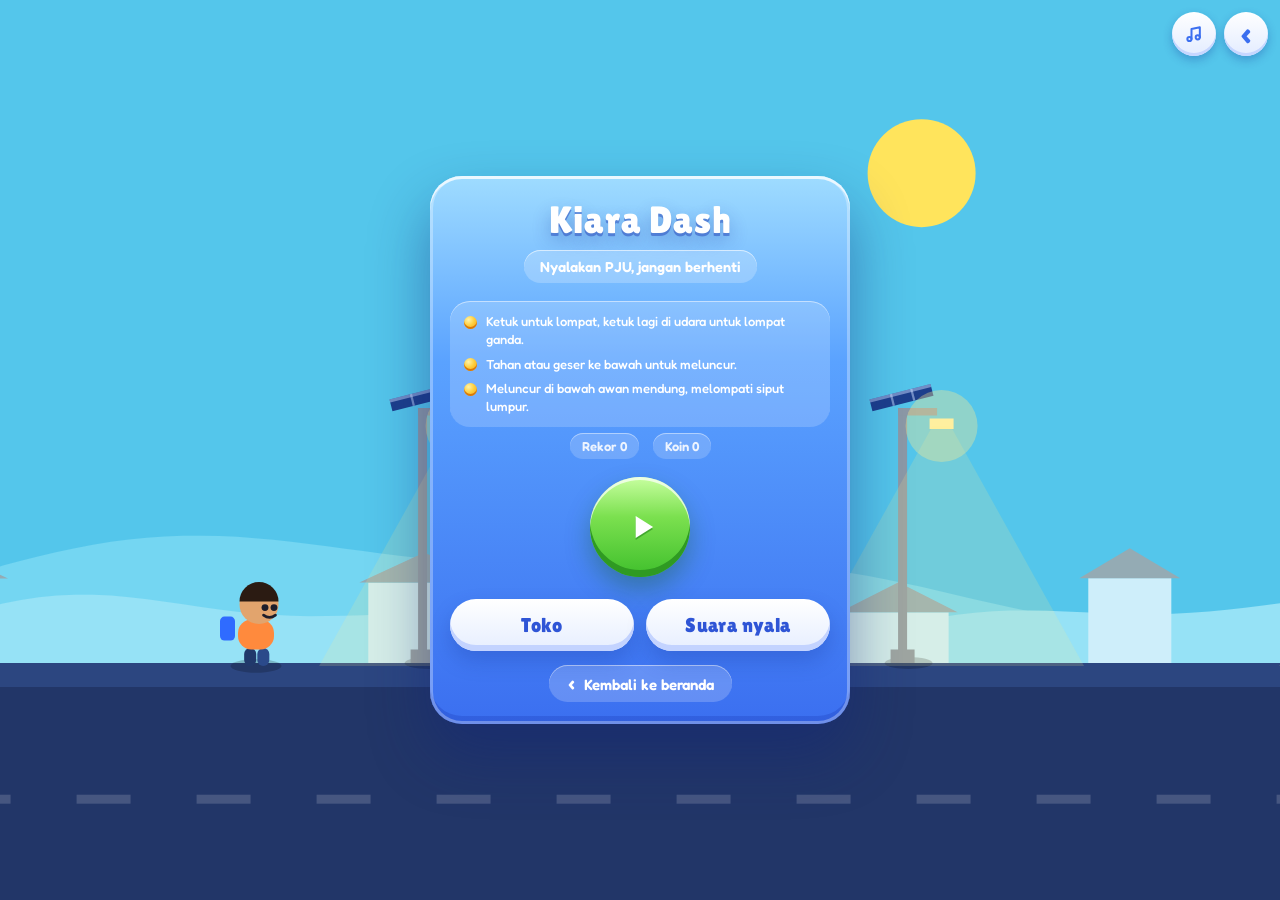
==== games/dash.html @ 640fef31 "Pisahkan enam game ke folder games dengan tampilan 3D bersama" ====
<!DOCTYPE html>
<html lang="id" data-game="dash">
<head>
<meta charset="utf-8">
<meta name="viewport" content="width=device-width, initial-scale=1, maximum-scale=1, user-scalable=no, viewport-fit=cover">
<title>Kiara Dash</title>
<style>
:root{box-sizing:border-box;--ink:#0e3b43;--card:#ffffffee;--btn:#f2b705;--btnt:#2b2200}
@media (prefers-color-scheme:dark){:root:not([data-theme="light"]){--ink:#e8fff6;--card:#10262cee}}
:root[data-theme="dark"]{--ink:#e8fff6;--card:#10262cee}
html,body{height:100%;margin:0;background:#2a9d9a;font-family:"Trebuchet MS","Segoe UI",sans-serif;overflow:hidden;touch-action:none;user-select:none;-webkit-user-select:none}
canvas{position:fixed;inset:0;width:100%;height:100%;touch-action:none}
#pz{position:absolute;top:calc(env(safe-area-inset-top,0px) + 10px);right:10px;margin:0;width:42px;height:42px;padding:0;border-radius:12px;background:rgba(8,28,36,.42);color:#fff;font-size:13px;letter-spacing:-2px}
#ov{position:absolute;inset:0;display:flex;align-items:center;justify-content:center;padding:20px}
.card{background:var(--card);color:var(--ink);border-radius:18px;padding:22px 20px 18px;width:min(100%,380px);max-height:100%;overflow:auto;text-align:center;box-shadow:0 12px 40px #0005;backdrop-filter:blur(8px);-webkit-backdrop-filter:blur(8px)}
.card h1{font-size:28px;margin:0;font-weight:700;letter-spacing:-.5px}
.card p{margin:6px 0;font-size:14px;line-height:1.5}
.card .sub{font-weight:700;font-size:15px;margin:10px 0 2px}
.big{font-size:56px;font-weight:300;margin:4px 0}
.how{font-size:13px;opacity:.85}
.how2{display:flex;flex-direction:column;gap:3px;text-align:left;font-size:13px;line-height:1.4;margin:8px 0}
button{margin-top:12px;background:var(--btn);color:var(--btnt);border:0;border-radius:10px;padding:12px 26px;font-size:16px;font-weight:700;cursor:pointer;font-family:inherit;width:100%}
button:focus-visible{outline:3px solid var(--ink);outline-offset:2px}
.alt{background:transparent;color:var(--ink);box-shadow:inset 0 0 0 2px var(--ink)}
.row{display:flex;gap:8px}.row button{flex:1;padding:12px 8px}
.stat{display:flex;justify-content:center;flex-wrap:wrap;gap:4px 14px;font-size:13px;opacity:.9;margin-top:6px}
.edu{background:rgba(242,183,5,.18);border-radius:12px;padding:8px 12px;margin-top:8px;text-align:left;font-size:13px;line-height:1.45}
.edu b{display:block;font-size:12px;margin-bottom:2px}
.rec{display:inline-block;background:var(--btn);color:var(--btnt);font-size:12px;font-weight:700;border-radius:999px;padding:3px 10px;margin-bottom:6px}
.grid2{display:grid;grid-template-columns:repeat(2,1fr);gap:8px;margin-top:6px}.g3{grid-template-columns:repeat(3,1fr)}
.it{margin:0;padding:8px 4px;display:flex;flex-direction:column;align-items:center;gap:2px;border-radius:12px;background:transparent;color:var(--ink);box-shadow:inset 0 0 0 2px rgba(127,127,127,.45);font-size:13px}
.it small{font-size:11px;font-weight:600;opacity:.85}
.it.sel{box-shadow:inset 0 0 0 3px var(--btn);background:rgba(242,183,5,.2)}
.it .sw{width:22px;height:22px;border-radius:6px;box-shadow:0 0 0 2px rgba(0,0,0,.15)}
.hide{display:none!important}
@media (max-width:520px),(max-height:520px){.card{padding:16px 14px 12px}.card h1{font-size:24px}button{min-height:44px}.big{font-size:44px}}
body{font-family:"Arial Rounded MT Bold","Nunito","Trebuchet MS",sans-serif}
.card{--ink:#fff;--btn:#fff;--btnt:#243b6b;background:rgba(24,34,84,.34);color:#fff;border-radius:28px;box-shadow:none;backdrop-filter:none;-webkit-backdrop-filter:none;padding:24px 22px 18px}
.card h1{font-size:34px;font-weight:900;text-transform:uppercase;letter-spacing:1px}
.card .sub{text-transform:uppercase;letter-spacing:3px;opacity:.85;margin:2px 0 8px}
.logo{display:block;width:92px;margin:0 auto 12px;background:#fff;border-radius:22px;padding:6px}
button{border-radius:999px;box-shadow:0 5px 0 rgba(0,0,0,.18);font-weight:900;text-transform:uppercase;letter-spacing:.6px}
button:active{transform:translateY(3px);box-shadow:0 2px 0 rgba(0,0,0,.18)}
.alt{background:rgba(255,255,255,.2);color:#fff;box-shadow:none}
.edu{background:rgba(255,255,255,.16)}
.rec{background:#ffe45c;color:#3a2f00}
.it{color:#fff;box-shadow:inset 0 0 0 2px rgba(255,255,255,.4);text-transform:none;letter-spacing:0}
.it.sel{box-shadow:inset 0 0 0 3px #fff;background:rgba(255,255,255,.3)}
.lab{font-size:14px;letter-spacing:4px;text-transform:uppercase;opacity:.8}
.big{font-size:88px;font-weight:900;line-height:1;margin:2px 0}
.best{font-size:16px;font-weight:900;letter-spacing:2px;text-transform:uppercase;color:#ffe45c;margin-bottom:10px}
.chips{display:flex;justify-content:center;gap:8px}
.chips span{background:rgba(255,255,255,.2);border-radius:999px;padding:5px 12px;font-size:13px;font-weight:900;display:flex;align-items:center;gap:6px}
.cd{width:12px;height:12px;border-radius:50%;background:#ffd93b;display:inline-block}
.play{width:92px;height:92px;border-radius:50%;padding:0;margin:16px auto 4px;display:flex;align-items:center;justify-content:center;box-shadow:0 6px 0 rgba(0,0,0,.2)}
.play svg{margin-left:4px}
.fact{font-size:12px;opacity:.85;margin:10px 0 0;line-height:1.4}
#bkx{position:fixed;z-index:50;top:calc(env(safe-area-inset-top,0px) + 10px);right:60px;width:42px;height:42px;min-height:0;margin:0;padding:0;display:flex;align-items:center;justify-content:center;border:0;border-radius:12px;background:rgba(8,28,36,.42);color:#fff;font:700 26px/1 "Trebuchet MS",sans-serif;letter-spacing:0;text-transform:none;box-shadow:none;cursor:pointer}
#bkx:focus-visible{outline:3px solid #fff;outline-offset:2px}
#ov[style*="flex-end"]{z-index:30;align-items:flex-start!important;background:#ff6b57;padding:calc(env(safe-area-inset-top,0px) + 64px) 20px calc(env(safe-area-inset-bottom,0px) + 28px);overflow:auto;animation:pgin .3s ease-out}
#ov[style*="flex-end"] .card{--ink:#fff;--card:transparent;background:transparent;color:#fff;box-shadow:none;backdrop-filter:none;-webkit-backdrop-filter:none;max-height:none;overflow:visible;width:min(100%,420px);margin:auto;padding:0;text-align:center}
#ov[style*="flex-end"] .card:has(.big)::before{content:"Hasil permainan";display:block;font-size:13px;letter-spacing:4px;text-transform:uppercase;opacity:.75;margin-bottom:14px}
#ov[style*="flex-end"] .big{font-size:96px;font-weight:900;line-height:1;margin:6px 0}
#ov[style*="flex-end"] .card h1{font-size:30px;font-weight:900}
@keyframes pgin{from{opacity:0;transform:translateY(24px)}to{opacity:1;transform:none}}
</style>
<script src="../js/teks.js?v=202611261444"></script>
<script src="../js/kontrol.js?v=202611261444"></script>
<link rel="stylesheet" href="../css/fonts.css?v=202611261444">
<link rel="stylesheet" href="../css/game.css?v=202611261444">
<script>try{document.fonts.load('700 16px Fredoka');document.fonts.load('16px "Lilita One"')}catch(e){}</script>
</head>
<body>
<canvas id="c"></canvas>
<button id="pz" class="hide" aria-label="Jeda">❚❚</button>
<div id="ov"><div class="card" id="card"></div></div>
<script>
/* Kiara Dash. Auto-runner satu sentuhan bertema PJU tenaga surya.
   Ketuk = lompat, ketuk lagi di udara = lompat ganda, tahan / geser bawah = meluncur.
   Sambar blok panel surya untuk menyalakan PJU dan mengisi baterai.
   Skor = jarak (m) x (1 + efisiensi PJU). Siklus siang > senja > malam tiap 30 detik. */
const $=id=>document.getElementById(id);
const LOGO='[data-uri]';
const cv=$('c'),ctx=cv.getContext('2d'),ov=$('ov'),card=$('card'),pz=$('pz');
const RM=matchMedia('(prefers-reduced-motion: reduce)').matches;
let W=0,H=0,DPR=1,SC=1,VW=800,VH=600,GY=440,PXs=170;
function rs(){DPR=Math.min(devicePixelRatio||1,2);W=innerWidth;H=innerHeight;cv.width=W*DPR;cv.height=H*DPR;SC=Math.min(H/600,W/720);VW=W/SC;VH=H/SC;GY=VH*(W<H?.64:.74);PXs=Math.max(120,VW*.2)}
addEventListener('resize',rs);rs();
const G=2600,JV=860,JV2=800;
const SK=[
 {n:'Mang Teten',p:0,shirt:'#ff8a3d',pants:'#2b4a8a',hair:'#2b1b12',skin:'#e2a46d',pack:'#3c4a5a'},
 {n:'Cyber-Teten',p:60,shirt:'#17d4c4',pants:'#2a1f5e',hair:'#ff3df0',skin:'#d9a47a',pack:'#1b1440'},
 {n:'Eco-Ninja',p:120,shirt:'#2e8b57',pants:'#1d3b2a',hair:'#1d1d1d',skin:'#d9a47a',pack:'#4a3b27'},
 {n:'Volt-Runner',p:200,shirt:'#ffd100',pants:'#202020',hair:'#202020',skin:'#e2a46d',pack:'#303030'}];
const PL=[{n:'Klasik',p:0,c:'#8c99a6'},{n:'Modern',p:80,c:'#2e3a47'},{n:'Futuristik',p:160,c:'#3fe6ff'}];
let SV={coins:0,best:0,skins:[0],skin:0,poles:[0],pole:0,snd:1};
try{Object.assign(SV,JSON.parse(localStorage.getItem('sdr_v1')||'{}'))}catch(e){}
const save=()=>{try{localStorage.setItem('sdr_v1',JSON.stringify(SV))}catch(e){}};
const FACTS=['Panel surya mengubah cahaya matahari menjadi listrik arus searah yang disimpan di baterai untuk dipakai malam hari.','Sensor cahaya menyalakan lampu PJU otomatis saat gelap dan mematikannya saat pagi.','Debu, lumpur, dan bayangan awan mengurangi listrik yang dihasilkan panel, jadi panel perlu dibersihkan berkala.','Lampu LED sangat hemat energi, cocok untuk PJU tenaga surya yang dayanya terbatas.','Dusun yang jauh dari jaringan listrik sangat terbantu PJU surya karena tanpa kabel panjang.','Solar charge controller menjaga baterai agar tidak terisi berlebihan atau terkuras habis.'];
/* ---------- suara ---------- */
let AC=null;
function beep(f,d,type,v,f2){
  if(!SV.snd)return;
  try{
    if(!AC)AC=new (window.AudioContext||window.webkitAudioContext)();
    if(AC.state==='suspended')AC.resume();
    const o=AC.createOscillator(),g=AC.createGain(),t0=AC.currentTime;
    o.type=type||'square';o.frequency.setValueAtTime(f,t0);if(f2)o.frequency.exponentialRampToValueAtTime(f2,t0+d);
    g.gain.setValueAtTime(v||.05,t0);g.gain.exponentialRampToValueAtTime(.0001,t0+d);
    o.connect(g);g.connect(AC.destination);o.start(t0);o.stop(t0+d+.03);
  }catch(e){}
}
/* ---------- palet siklus waktu ---------- */
const PAL=[
 {sky:[[84,198,235],[84,198,235]],gr:[44,70,128],rd:[34,54,104],hl1:[116,214,242],hl2:[150,226,246],hs:[206,238,250],dk:0},
 {sky:[[255,138,101],[255,138,101]],gr:[116,50,98],rd:[92,38,80],hl1:[255,166,126],hl2:[255,192,152],hs:[255,208,176],dk:.32},
 {sky:[[58,44,126],[58,44,126]],gr:[26,22,66],rd:[18,14,50],hl1:[78,62,150],hl2:[98,82,170],hs:[112,96,186],dk:.74}];
const PNAME=['Siang','Senja','Malam'];
const lr=(a,b,k)=>a.map((v,i)=>v+(b[i]-v)*k);
const rgb=c=>`rgb(${c[0]|0},${c[1]|0},${c[2]|0})`;
function mixPal(A,B,k){return{sky:[lr(A.sky[0],B.sky[0],k),lr(A.sky[1],B.sky[1],k)],gr:lr(A.gr,B.gr,k),rd:lr(A.rd,B.rd,k),hl1:lr(A.hl1,B.hl1,k),hl2:lr(A.hl2,B.hl2,k),hs:lr(A.hs,B.hs,k),dk:A.dk+(B.dk-A.dk)*k}}
let PALC=PAL[0],dark=0,phName='Siang';
function calcPal(){
  const ph=Math.floor(t/30)%3,f=t%30,x=Math.max(0,Math.min(1,(f-25)/5)),k=x*x*(3-2*x);
  PALC=mixPal(PAL[ph],PAL[(ph+1)%3],k);dark=PALC.dk;phName=PNAME[(ph+(k>.5?1:0))%3];
}
const hash=n=>{const x=Math.sin(n*127.1+311.7)*43758.5453;return x-Math.floor(x)};
/* ---------- state ---------- */
let st='menu',t=0,dist=0,spd=0,bat=100,run=0,poleLit=0,poleMiss=0,spawnX=0,poleX=0,dyingT=0,guard=0,hintT=0,shake=0,flashA=0,flashC='255,255,255',anim=0,inZone=false,last=0;
let P={y:0,vy:0,jumps:0,sl:false,slT:0,hold:false,inv:0,slow:0};
let ents=[],poles=[],parts=[],fl=[],bolts=[],pd=null;
const eff=()=>poleLit+poleMiss?Math.round(100*poleLit/(poleLit+poleMiss)):100;
const sxOf=x=>PXs+(x-dist);
function poleEnsure(){while(poleX<dist+VW+300){poles.push({x:poleX,lit:st==='menu',flash:0,counted:st==='menu'});poleX+=320}}
function startRun(){
  st='play';t=0;dist=0;bat=100;run=0;poleLit=0;poleMiss=0;ents=[];poles=[];parts=[];fl=[];bolts=[];
  P={y:0,vy:0,jumps:0,sl:false,slT:0,hold:false,inv:0,slow:0};
  spawnX=480;poleX=420;dyingT=0;guard=.25;hintT=5;shake=0;flashA=0;pd=null;
  ov.classList.add('hide');pz.classList.remove('hide');calcPal();poleEnsure();
}
/* ---------- pola rintangan ---------- */
const coin=(x,h)=>ents.push({k:'coin',x,h});
function spawnPattern(x){
  const r=Math.random();
  if(r<.28){
    ents.push({k:'panel',x:x+120,lo:160,hi:190});
    for(let i=0;i<5;i++)coin(x+i*34,60+Math.sin(i/4*Math.PI)*60);
    return 360;
  }
  if(r<.42){
    ents.push({k:'panel',x:x+120,lo:270,hi:300});
    for(let i=0;i<4;i++)coin(x+i*36,130+i*28);
    return 380;
  }
  if(r<.62){
    ents.push({k:'snail',x:x+90});
    for(let i=0;i<5;i++)coin(x+i*36+10,70+Math.sin(i/4*Math.PI)*70);
    return 380;
  }
  if(r<.8){
    ents.push({k:'drone',x:x+90});
    for(let i=0;i<4;i++)coin(x+i*38+10,14);
    return 360;
  }
  ents.push({k:'snail',x:x+40});
  ents.push({k:'panel',x:x+330,lo:160,hi:190});
  coin(x+300,60);coin(x+340,90);coin(x+380,60);
  return 520;
}
/* ---------- aksi ---------- */
function burst(x,y,n,c,sp){
  if(RM)n=Math.min(n,6);
  for(let i=0;i<n;i++){const a=Math.random()*6.28,v=(sp||160)*(.3+Math.random());parts.push({x,y,vx:Math.cos(a)*v,vy:Math.sin(a)*v-60,g:500,life:.5+Math.random()*.4,max:.9,s:2+Math.random()*3,c})}
}
function floater(x,y,txt,c){fl.push({x,y,txt,c,life:.9})}
function jump(){
  if(st!=='play'||guard>0)return;
  P.slT=0;
  if(P.y<=1){P.vy=JV;P.jumps=1;P.y=.5;beep(320,.12,'square',.04,640)}
  else if(P.jumps<2){P.vy=JV2;P.jumps=2;burst(PXs,GY-P.y,8,'255,240,170',120);beep(480,.12,'square',.04,900)}
}
function slideSwipe(){if(st!=='play')return;P.slT=.6;if(P.y>0)P.vy=Math.min(P.vy,-900)}
function hitPanel(e){
  bat=Math.min(100,bat+12);flashA=RM?.08:.35;flashC='255,255,255';shake=RM?0:.5;
  beep(220,.3,'sawtooth',.06,1400);
  const sx=sxOf(e.x),sy=GY-(e.lo+e.hi)/2;
  burst(sx,sy,18,'255,226,110',220);floater(sx,sy-20,'+12','#ffe27a');
  const un=poles.filter(p=>!p.lit&&p.x>dist+30).sort((a,b)=>a.x-b.x).slice(0,2);
  un.forEach(p=>{p.lit=true;p.flash=1;bat=Math.min(100,bat+3);bolts.push({x1:e.x,y1:GY-e.hi,x2:p.x+16,y2:GY-160,t:.45})});
  if(un.length)floater(sx,sy-48,'PJU menyala','#fff');
}
function hurt(e,dmg,slow){
  bat-=dmg;P.inv=1.1;if(slow)P.slow=1.6;shake=RM?0:1;flashA=RM?.06:.22;flashC='255,70,70';
  burst(PXs,GY-P.y-24,14,slow?'120,84,50':'170,180,190',200);floater(PXs,GY-P.y-70,'-'+dmg,'#ff8a7a');beep(180,.25,'sawtooth',.07,50);
}
function updateGame(dt){
  t+=dt;guard-=dt;hintT-=dt;calcPal();
  if(pd&&!pd.slid&&st==='play'&&performance.now()-pd.t>180){pd.slid=true;pd.hold=true;P.hold=true;if(P.y>0)P.vy=Math.min(P.vy,-900)}
  let mult=1;
  if(P.slow>0){mult*=.45;P.slow-=dt}
  if(P.inv>0)P.inv-=dt;
  if(bat<18)mult*=.55+bat/40;
  if(st==='dying'){dyingT+=dt;mult*=Math.max(0,1-dyingT/1.3);if(dyingT>1.5){gameOver();return}}
  spd=Math.min(560,300+t*5)*mult;dist+=spd*dt;
  if(P.slT>0)P.slT-=dt;
  P.vy-=G*dt;P.y+=P.vy*dt;
  if(P.y<=0){P.y=0;if(P.vy<0)P.vy=0;P.jumps=0}
  P.sl=P.y===0&&(P.hold||P.slT>0);
  while(spawnX<dist+VW+300)spawnX+=spawnPattern(spawnX)+60+Math.random()*120;
  poleEnsure();
  poles.forEach(p=>{if(!p.counted&&p.x<dist-70){p.counted=true;p.lit?poleLit++:poleMiss++}});
  poles=poles.filter(p=>p.x>dist-400);
  if(st==='play'){
    const hg=P.sl?24:48,y0=P.y,y1=P.y+hg;
    for(const e of ents){
      const dx=e.x-dist;if(e.done||Math.abs(dx)>70)continue;
      if(e.k==='coin'){if(Math.abs(dx)<24&&e.h+12>y0&&e.h-12<y1){e.done=true;e.fade=1;run++;bat=Math.min(100,bat+1.5);beep(900,.08,'square',.03,1400);burst(sxOf(e.x),GY-e.h,5,'255,215,80',90)}}
      else if(e.k==='panel'){if(Math.abs(dx)<40&&y1>e.lo&&y0<e.hi){e.done=true;e.fade=1;hitPanel(e)}}
      else if(P.inv<=0){
        if(e.k==='snail'&&Math.abs(dx)<30&&y0<26)hurt(e,12,true);
        else if(e.k==='drone'&&Math.abs(dx)<38&&y1>34&&y0<78)hurt(e,16,false);
      }
    }
    inZone=dark>.5&&poles.some(p=>!p.lit&&Math.abs(p.x-dist)<150);
    bat-=(3.2+Math.min(5,t*.04))*(inZone?2.4:1)*dt;
    if(bat<=0){bat=0;st='dying';dyingT=0;P.hold=false;pd=null;beep(300,.5,'sawtooth',.06,60)}
  }
  ents.forEach(e=>{if(e.k==='snail')e.x-=40*dt;else if(e.k==='drone')e.x-=20*dt;if(e.done)e.fade-=dt*3});
  ents=ents.filter(e=>e.x>dist-250&&!(e.done&&e.fade<=0));
}
function gameOver(){
  st='over';pz.classList.add('hide');pd=null;P.hold=false;
  const m=Math.floor(dist/10),ef=eff(),sc=Math.round(m*(1+ef/100)),rec=sc>SV.best;
  if(rec)SV.best=sc;SV.coins+=run;save();beep(400,.7,'triangle',.06,70);
  overCard(sc,m,ef,rec,true);
}
/* ---------- kartu menu ---------- */
function menuCard(){
  st='menu';t=0;dist=0;poles=[];ents=[];parts=[];fl=[];bolts=[];poleX=300;P={y:0,vy:0,jumps:0,sl:false,slT:0,hold:false,inv:0,slow:0};bat=100;pz.classList.add('hide');
  card.innerHTML=`<img class="logo" alt="pi7arcahaya" src="${LOGO}"><h1>Kiara Dash</h1><p class="sub">Nyalakan PJU, jangan berhenti</p><div class="how2"><span>Ketuk untuk lompat, ketuk lagi di udara untuk lompat ganda.</span><span>Tahan atau geser ke bawah untuk meluncur.</span><span>Meluncur di bawah awan mendung, melompati siput lumpur.</span></div><div class="stat"><span>Rekor ${SV.best}</span><span>Koin ${SV.coins}</span></div><button id="pl" class="play" aria-label="Main"><svg viewBox="0 0 24 24" width="38" height="38"><path d="M8 5v14l11-7z" fill="currentColor"/></svg></button><div class="row"><button id="sh" class="alt">Toko</button><button id="sn" class="alt">${SV.snd?'Suara nyala':'Suara mati'}</button></div>`;
  ov.style.alignItems='center';ov.classList.remove('hide');
  $('pl').onclick=startRun;$('sh').onclick=()=>shopCard('menu');
  $('sn').onclick=()=>{SV.snd=SV.snd?0:1;save();menuCard()};
}
function shopCard(from){
  const row=(arr,own,cur,kind,sw)=>arr.map((o,i)=>{const has=own.includes(i),sel=cur===i;return `<button class="it ${sel?'sel':''}" data-k="${kind}" data-i="${i}"><i class="sw" style="background:${sw(o)}"></i><b>${o.n}</b><small>${sel?'Dipakai':has?'Pakai':'🪙 '+o.p}</small></button>`}).join('');
  card.innerHTML=`<h1>Toko</h1><p>${SV.coins} koin matahari</p><p class="sub">Karakter</p><div class="grid2">${row(SK,SV.skins,SV.skin,'s',o=>o.shirt)}</div><p class="sub">Tiang PJU</p><div class="grid2 g3">${row(PL,SV.poles,SV.pole,'p',o=>o.c)}</div><p class="how" id="msg">&nbsp;</p><button id="bk">Kembali</button>`;
  ov.style.alignItems='flex-end';ov.classList.remove('hide');
  card.querySelectorAll('.it').forEach(b=>b.onclick=()=>{
    const s=b.dataset.k==='s',i=+b.dataset.i,arr=s?SK:PL,own=s?SV.skins:SV.poles;
    if(!own.includes(i)){
      if(SV.coins<arr[i].p){$('msg').textContent='Koin belum cukup. Kumpulkan lebih banyak koin matahari.';return}
      SV.coins-=arr[i].p;own.push(i);
    }
    if(s)SV.skin=i;else SV.pole=i;
    save();shopCard(from);
  });
  $('bk').onclick=from==='over'?gameOver_back:menuCard;
}
function overCard(sc,m,ef,rec,fact){
  card.innerHTML=`${rec?'<div class="rec">Rekor baru!</div>':''}<div class="lab">Skor</div><div class="big">${sc}</div><div class="best">Rekor ${SV.best}</div><div class="chips"><span>${m} m</span><span>PJU ${ef}%</span><span><i class="cd"></i>+${run}</span></div><button id="again" class="play" aria-label="Main lagi"><svg viewBox="0 0 24 24" width="38" height="38"><path d="M8 5v14l11-7z" fill="currentColor"/></svg></button><div class="row"><button id="shp" class="alt">Toko</button><button id="mn" class="alt">Menu</button></div>${fact?`<p class="fact">${FACTS[Math.random()*FACTS.length|0]}</p>`:''}`;
  ov.style.alignItems='flex-end';ov.classList.remove('hide');
  $('again').onclick=startRun;$('shp').onclick=()=>shopCard('over');$('mn').onclick=menuCard;
}
function gameOver_back(){gameOver_replay()}
function gameOver_replay(){
  /* kembali ke kartu hasil tanpa menghitung ulang skor */
  const m=Math.floor(dist/10),ef=eff(),sc=Math.round(m*(1+ef/100));
  overCard(sc,m,ef,false,false);
}
function pauseGame(){
  if(st!=='play')return;
  st='pause';pd=null;P.hold=false;
  card.innerHTML='<h1>Dijeda</h1><p>Posisi lari tetap tersimpan.</p><button id="rs">Lanjut</button><div class="row"><button id="rt" class="alt">Ulangi</button><button id="mn" class="alt">Menu</button></div>';
  ov.style.alignItems='center';ov.classList.remove('hide');
  $('rs').onclick=()=>{ov.classList.add('hide');st='play';guard=.3};
  $('rt').onclick=startRun;$('mn').onclick=menuCard;
}
pz.onclick=pauseGame;
document.addEventListener('visibilitychange',()=>{if(document.hidden)pauseGame()});
/* ---------- input ---------- */
cv.addEventListener('pointerdown',e=>{if(st!=='play')return;pd={t:performance.now(),y:e.clientY,slid:false,hold:false}});
cv.addEventListener('pointermove',e=>{if(pd&&!pd.slid&&e.clientY-pd.y>36){pd.slid=true;slideSwipe()}});
const pup=()=>{if(!pd)return;if(!pd.slid&&performance.now()-pd.t<180)jump();if(pd.hold)P.hold=false;pd=null};
cv.addEventListener('pointerup',pup);cv.addEventListener('pointercancel',pup);
addEventListener('keydown',e=>{
  if(e.code==='Space'||e.code==='ArrowUp'||e.code==='KeyW'){e.preventDefault();if(!e.repeat)jump()}
  else if(e.code==='ArrowDown'||e.code==='KeyS'){e.preventDefault();if(st==='play'){if(!P.hold&&P.y>0)P.vy=Math.min(P.vy,-900);P.hold=true}}
  else if(e.code==='Escape'||e.code==='KeyP'){if(st==='play')pauseGame();else if(st==='pause'){const r=$('rs');if(r)r.click()}}
});
addEventListener('keyup',e=>{if(e.code==='ArrowDown'||e.code==='KeyS')P.hold=false});
/* ---------- gambar ---------- */
function rr(x,y,w,h,r){ctx.beginPath();ctx.moveTo(x+r,y);ctx.arcTo(x+w,y,x+w,y+h,r);ctx.arcTo(x+w,y+h,x,y+h,r);ctx.arcTo(x,y+h,x,y,r);ctx.arcTo(x,y,x+w,y,r);ctx.closePath()}
function circ(x,y,r,c){ctx.beginPath();ctx.arc(x,y,r,0,7);ctx.fillStyle=c;ctx.fill()}
function hills(par,hgt,amp,fq,col){
  ctx.beginPath();ctx.moveTo(-10,GY);
  for(let x=-10;x<=VW+14;x+=12){const u=(x+dist*par)*fq;ctx.lineTo(x,GY-hgt-amp*(Math.sin(u)+.5*Math.sin(u*2.3)))}
  ctx.lineTo(VW+14,GY);ctx.closePath();ctx.fillStyle=rgb(col);ctx.fill();
}
function village(){
  const sp=160,par=.5,base=Math.floor(dist*par/sp);
  for(let k=-1;k<VW/sp+2;k++){
    const i=base+k,h=hash(i);if(h<.25)continue;
    const w=50+hash(i+7)*26,hh=34+hash(i+13)*26,x=i*sp-dist*par+20,y=GY-hh;
    ctx.fillStyle=rgb(PALC.hs);ctx.fillRect(x,y,w,hh);
    ctx.fillStyle=rgb(lr(PALC.hs,[0,0,0],.28));ctx.beginPath();ctx.moveTo(x-6,y);ctx.lineTo(x+w/2,y-20);ctx.lineTo(x+w+6,y);ctx.closePath();ctx.fill();
    if(dark>.4){ctx.fillStyle=`rgba(255,214,120,${Math.min(.9,(dark-.3)*1.6)})`;ctx.fillRect(x+w*.3,y+hh*.35,9,10)}
  }
}
function drawSky(){
  ctx.fillStyle=rgb(PALC.sky[0]);ctx.fillRect(-20,-20,VW+40,VH+40);
  const sa=Math.max(0,1-dark*1.5),ma=Math.max(0,Math.min(1,(dark-.3)*2.5));
  if(sa>.02){ctx.globalAlpha=sa;circ(VW*.72,GY*.26+dark*GY*.45,36,'#ffe45c');ctx.globalAlpha=1}
  if(ma>.02){ctx.save();ctx.fillStyle='#fff';for(let i=0;i<30;i++){ctx.globalAlpha=ma*(.3+.5*Math.abs(Math.sin(anim*.8+i)));rr(hash(i)*VW,hash(i+50)*GY*.7,3,3,1.5);ctx.fill()}ctx.globalAlpha=ma;circ(VW*.8,GY*.22,26,'#fff7d6');circ(VW*.8+10,GY*.22-6,22,rgb(PALC.sky[0]));ctx.restore()}
  hills(.12,60,22,.006,PALC.hl1);hills(.25,28,16,.009,PALC.hl2);village();
}
function drawGround(){
  ctx.fillStyle=rgb(PALC.gr);ctx.fillRect(-20,GY-2,VW+40,VH-GY+30);
  ctx.fillStyle=rgb(PALC.rd);ctx.fillRect(-20,GY+14,VW+40,VH-GY+30);
  ctx.fillStyle='rgba(255,255,255,.16)';const o=-(dist%80);for(let x=o-80;x<VW+80;x+=80)ctx.fillRect(x,GY+(VH-GY)*.55,36,6);
}
function arm(){return SV.pole===1?34:26}
function drawPole(p){
  const sx=sxOf(p.x);if(sx<-80||sx>VW+80)return;
  const s=SV.pole,h=170,by=GY-2,pc=PL[s].c==='#3fe6ff'?'#e8f4ff':PL[s].c,a=arm();
  ctx.fillStyle='rgba(0,0,0,.2)';ctx.beginPath();ctx.ellipse(sx+4,by,16,4,0,0,7);ctx.fill();
  ctx.fillStyle=pc;ctx.fillRect(sx-3,by-h,6,h);ctx.fillRect(sx-8,by-9,16,9);ctx.fillRect(sx-3,by-h,a,5);
  if(s===2&&p.lit){ctx.fillStyle='#3fe6ff';ctx.fillRect(sx-1,by-h,2,h)}
  ctx.save();ctx.translate(sx,by-h-4);ctx.rotate(-.25);ctx.fillStyle='#1d3f8c';ctx.fillRect(-21,-7,42,8);ctx.fillStyle='rgba(200,220,255,.5)';ctx.fillRect(-21,-7,42,2);ctx.fillRect(-7,-7,1.5,8);ctx.fillRect(7,-7,1.5,8);ctx.restore();
  const lx=sx+a,ly=by-h+10,on=p.lit,c=on?(s===2?'#8ff8ff':s===1?'#ffffff':'#fff1a8'):'#6a7480';
  ctx.fillStyle=c;
  if(s===0)ctx.fillRect(lx-8,ly-3,16,7);else if(s===1){rr(lx-12,ly-2,24,5,2.5);ctx.fill()}else{circ(lx,ly,6,c);ctx.strokeStyle=on?'#3fe6ff':'#8c99a6';ctx.lineWidth=2;ctx.beginPath();ctx.arc(lx,ly,9,0,7);ctx.stroke()}
}
function drawSnail(e){
  const sx=sxOf(e.x);if(sx<-80||sx>VW+80)return;const y=GY;
  rr(sx+16,y-5,64,5,2.5);ctx.fillStyle='rgba(0,0,0,.18)';ctx.fill();
  rr(sx-24,y-14,48,14,7);ctx.fillStyle='#8a6a58';ctx.fill();
  circ(sx+6,y-22,15,'#ff7a59');circ(sx+6,y-22,7,'#ffc2ae');
  circ(sx-18,y-20,3,'#fff');circ(sx-18,y-20,1.4,'#222');
}
function drawDrone(e){
  const sx=sxOf(e.x);if(sx<-90||sx>VW+90)return;const cy=GY-56+Math.sin(anim*3+e.x*.05)*4;
  ctx.fillStyle='#bfe3ff';for(let i=0;i<3;i++)ctx.fillRect(sx-14+i*14,cy+22+((anim*1.2+i*.33)%1)*18,3,7);
  circ(sx-18,cy+4,15,'#7d8aa6');circ(sx+18,cy+4,15,'#7d8aa6');rr(sx-32,cy,64,18,9);ctx.fillStyle='#7d8aa6';ctx.fill();
  circ(sx-6,cy-4,19,'#95a1bb');circ(sx+10,cy-6,14,'#95a1bb');
  circ(sx+4,cy+2,3,'#fff');circ(sx+16,cy+2,3,'#fff');
}
let wasAir=false,sq=0;
function drawPlayer(){
  const sk=SK[SV.skin],air=P.y>.5;
  if(wasAir&&!air)sq=.28;wasAir=air;sq*=.86;
  const stv=air?Math.min(.16,Math.abs(P.vy)/5200):0,scy=1+stv-sq*.5,scx=1-stv*.7+sq*.5;
  ctx.save();
  if(P.inv>0&&Math.floor(P.inv*14)%2===0)ctx.globalAlpha=.45;
  const shw=Math.max(.35,1-P.y/320);
  ctx.save();ctx.fillStyle=`rgba(0,0,0,${.2*shw})`;ctx.beginPath();ctx.ellipse(PXs,GY,17*shw,4.5*shw,0,0,7);ctx.fill();ctx.restore();
  const on=!air&&!(st==='dying'&&spd<20),ph=anim*(8+spd/40),sw=on?Math.sin(ph):0,bob=on?Math.abs(Math.cos(ph))*3:0;
  ctx.translate(PXs,GY-P.y);
  if(P.sl){ctx.translate(16,-8);ctx.rotate(-1.3)}
  ctx.scale(scx,scy);
  const leg=(x,y,w,h,dim)=>{rr(x,y,w,h,w/2);ctx.fillStyle=sk.pants;ctx.fill();if(dim){ctx.fillStyle='rgba(0,0,0,.22)';ctx.fill()}};
  if(air){leg(-10,-12,8,10,1);leg(3,-9,8,9,0)}else{leg(-9+sw*6,-12,8,12,1);leg(2-sw*6,-12,8,12,0)}
  ctx.translate(0,-bob);
  rr(-24,-30,10,16,3);ctx.fillStyle='#2f6bff';ctx.fill();
  rr(-12,-28,24,20,9);ctx.fillStyle=sk.shirt;ctx.fill();
  circ(2,-38,13,sk.skin);
  ctx.fillStyle=sk.hair;ctx.beginPath();ctx.arc(2,-40,13,Math.PI,0);ctx.closePath();ctx.fill();
  circ(6,-36,2.3,'#1d1d2b');circ(12,-36,2.3,'#1d1d2b');
  ctx.strokeStyle='#1d1d2b';ctx.lineWidth=1.8;ctx.lineCap='round';ctx.beginPath();ctx.moveTo(5,-31);ctx.quadraticCurveTo(9,-28,13,-31);ctx.stroke();
  if(SV.skin===1){rr(4,-42,13,6,3);ctx.fillStyle='#27f3ff';ctx.fill()}
  else if(SV.skin===2){rr(-11,-46,26,5,2.5);ctx.fillStyle='#d6322b';ctx.fill()}
  else if(SV.skin===3){ctx.fillStyle='#ffd100';ctx.beginPath();ctx.moveTo(4,-26);ctx.lineTo(-4,-18);ctx.lineTo(1,-18);ctx.lineTo(-2,-10);ctx.lineTo(8,-21);ctx.lineTo(2,-21);ctx.closePath();ctx.fill()}
  ctx.restore();
}
function drawPanelBlock(e){
  const sx=sxOf(e.x);if(sx<-80||sx>VW+80)return;
  const a=e.done?Math.max(0,e.fade):1,y=GY-e.hi,sc=(e.done?1+(1-a)*.5:1)*(1+.05*Math.sin(anim*6+e.x));
  ctx.save();ctx.globalAlpha=a;ctx.translate(sx,y+15);ctx.scale(sc,sc);
  rr(-29,-16,58,32,9);ctx.fillStyle='#2f6bff';ctx.fill();
  ctx.fillStyle='#ffe45c';ctx.beginPath();ctx.moveTo(3,-10);ctx.lineTo(-8,1);ctx.lineTo(-1,1);ctx.lineTo(-4,10);ctx.lineTo(8,-2);ctx.lineTo(1,-2);ctx.closePath();ctx.fill();
  ctx.restore();
}
function drawCoin(e){
  const sx=sxOf(e.x);if(sx<-30||sx>VW+30)return;const a=e.done?Math.max(0,e.fade):1,rx=3+9*Math.abs(Math.cos(anim*4+e.x*.05)),y=GY-e.h;
  ctx.save();ctx.globalAlpha=a;ctx.beginPath();ctx.ellipse(sx,y,rx,12,0,0,7);ctx.fillStyle='#ffd93b';ctx.fill();
  ctx.beginPath();ctx.ellipse(sx,y,Math.max(1,rx*.5),7,0,0,7);ctx.fillStyle='#ffb800';ctx.fill();ctx.restore();
}
function drawBolt(b){
  const x1=sxOf(b.x1),x2=sxOf(b.x2),y1=b.y1,y2=b.y2,n=10,pts=[];
  for(let i=0;i<=n;i++){const f=i/n,j=i===0||i===n?0:(Math.random()-.5)*34;pts.push([x1+(x2-x1)*f+j*.4,y1+(y2-y1)*f+j])}
  ctx.save();ctx.lineJoin='round';ctx.globalAlpha=Math.min(1,b.t*3);
  [[6,'#ffe45c']].forEach(s=>{ctx.lineWidth=s[0];ctx.strokeStyle=s[1];ctx.beginPath();pts.forEach((p,i)=>i?ctx.lineTo(p[0],p[1]):ctx.moveTo(p[0],p[1]));ctx.stroke()});
  ctx.restore();
}
function glows(){
  const col=SV.pole===2?'120,240,255':'255,236,140';
  poles.forEach(p=>{
    const sx=sxOf(p.x);if(sx<-260||sx>VW+260)return;
    if(!p.lit){if(dark>.5){ctx.fillStyle=`rgba(255,70,110,${.10*dark+.04*(.5+.5*Math.sin(anim*4))})`;ctx.fillRect(sx-150,GY,300,VH-GY)}return}
    const lx=sx+arm(),ly=GY-160,al=.16+.18*dark+p.flash*.3;
    ctx.fillStyle=`rgba(${col},${al})`;ctx.beginPath();ctx.moveTo(lx-6,ly);ctx.lineTo(lx+6,ly);ctx.lineTo(lx+95,GY);ctx.lineTo(lx-95,GY);ctx.closePath();ctx.fill();
    circ(lx,ly,(1+p.flash*.4)*24,`rgba(${col},${.35+.2*dark})`);
  });
}
function hud(){
  ctx.setTransform(DPR,0,0,DPR,0,0);
  if(st==='menu')return;
  const u=Math.min(W,H),pad=14,sc=Math.max(52,Math.min(120,u/5.5)),sm=Math.max(13,Math.min(20,u/28));
  const T=(s,x,y,sz,al,c,a)=>{ctx.globalAlpha=a==null?1:a;ctx.font=`700 ${sz}px Fredoka,"Segoe UI",sans-serif`;ctx.textAlign=al;ctx.textBaseline='alphabetic';ctx.fillStyle=c||'#fff';ctx.fillText(s,x,y);ctx.globalAlpha=1};
  T(String(Math.floor(dist/10)),W/2,pad+sc*.82,sc,'center','#fff',.9);
  const bw=Math.min(W*.56,300),bh=10,bx=W/2-bw/2,by=pad+sc*.82+14;
  ctx.save();ctx.globalAlpha=bat<25?.6+.4*Math.sin(anim*12):1;rr(bx,by,bw,bh,5);ctx.fillStyle='rgba(255,255,255,.28)';ctx.fill();
  if(bat>0){rr(bx,by,Math.max(bh,bw*bat/100),bh,5);ctx.fillStyle=bat>50?'#7dff9a':bat>25?'#ffe45c':'#ff6b6b';ctx.fill()}ctx.restore();
  circ(pad+10,pad+14,9,'#ffd93b');T(String(run),pad+26,pad+21,sm*1.3,'left','#fff');
  T(phName+', PJU '+eff()+'%',W/2,by+bh+sm*1.7,sm,'center','#fff',.85);
  if(inZone&&st==='play')T('Zona gelap! Baterai terkuras',W/2,by+bh+sm*3.4,sm,'center','#ffe45c');
  if(st==='dying')T('Baterai habis',W/2,H*.45,sm*2.6,'center','#fff');
  if(hintT>0&&st==='play'){const a=Math.min(1,hintT);T('Ketuk lompat, dua kali lompat ganda',W/2,H*.3,sm*1.1,'center','#fff',a);T('Tahan atau geser bawah untuk meluncur',W/2,H*.3+sm*1.7,sm*1.1,'center','#fff',a);T('Sambar blok panel surya',W/2,H*.3+sm*3.4,sm*1.1,'center','#ffe45c',a)}
}
function draw(){
  const k=DPR*SC;ctx.setTransform(k,0,0,k,0,0);
  const sx=(Math.random()-.5)*shake*8,sy=(Math.random()-.5)*shake*8;
  ctx.translate(sx,sy);
  drawSky();drawGround();
  poles.forEach(drawPole);
  ents.forEach(e=>{if(e.k==='snail')drawSnail(e);else if(e.k==='drone')drawDrone(e)});
  drawPlayer();
  glows();
  ents.forEach(e=>{if(e.k==='panel')drawPanelBlock(e);else if(e.k==='coin')drawCoin(e)});
  bolts.forEach(drawBolt);
  ctx.save();
  parts.forEach(p=>{const a=Math.max(0,p.life/p.max);ctx.fillStyle=`rgba(${p.c},${a})`;ctx.beginPath();ctx.arc(p.x,p.y,p.s*(.4+.6*a),0,7);ctx.fill()});ctx.restore();
  fl.forEach(f=>{ctx.save();ctx.globalAlpha=Math.min(1,f.life*2);ctx.font='800 22px "Trebuchet MS","Segoe UI",sans-serif';ctx.textAlign='center';ctx.lineWidth=4;ctx.strokeStyle='rgba(8,28,36,.55)';ctx.strokeText(f.txt,f.x,f.y);ctx.fillStyle=f.c;ctx.fillText(f.txt,f.x,f.y);ctx.restore()});
  ctx.setTransform(DPR,0,0,DPR,0,0);
  if(flashA>.01){ctx.fillStyle=`rgba(${flashC},${flashA})`;ctx.fillRect(0,0,W,H)}
  hud();
}
function update(dt){
  anim+=dt;
  shake=Math.max(0,shake-dt*3);flashA=Math.max(0,flashA-dt*1.8);
  bolts.forEach(b=>b.t-=dt);bolts=bolts.filter(b=>b.t>0);
  parts.forEach(p=>{p.life-=dt;p.x+=p.vx*dt;p.y+=p.vy*dt;p.vy+=p.g*dt});parts=parts.filter(p=>p.life>0);
  fl.forEach(f=>{f.life-=dt;f.y-=40*dt});fl=fl.filter(f=>f.life>0);
  poles.forEach(p=>p.flash=Math.max(0,p.flash-dt*1.5));
  if(st==='menu'){dist+=140*dt;t+=dt*.8;spd=140;calcPal();poleEnsure();poles=poles.filter(p=>p.x>dist-400);return}
  if(st==='play'||st==='dying')updateGame(dt);
}
function frame(ts){
  const dt=Math.min((ts-last)/1000||0,.05);last=ts;
  update(dt);draw();requestAnimationFrame(frame);
}
menuCard();
requestAnimationFrame(frame);
</script>
<button id="bkx" aria-label="Kembali ke pilihan game">‹</button>
<script>(function(){var b=document.getElementById("bkx");b.addEventListener("pointerdown",function(e){e.stopPropagation()});b.addEventListener("click",function(){parent.postMessage("sa-back","*")})})();</script>
</body>
</html>
---- css/fonts.css ----
/* Font dibundel lokal supaya tetap tampil walau laptop pameran offline */
@font-face{font-family:"Lilita One";font-weight:400;font-style:normal;font-display:swap;src:url("../assets/fonts/LilitaOne.woff2") format("woff2")}
@font-face{font-family:"Fredoka";font-weight:400 700;font-style:normal;font-display:swap;src:url("../assets/fonts/Fredoka.woff2") format("woff2")}

:root{
  /* palet kelompok */
  --navy:#3f4a5e;
  --navy-dark:#363f50;
  --navy-deep:#2b3242;
  --navy-ink:#232937;
  --navy-light:#5d6c89;
  --sky:#8fa3c7;
  --gold:#bd8f4b;
  --gold-dark:#8a6430;
  --gold-light:#f3cf8c;
  --cream:#f4f1ea;
  --muted:#5c6577;

  --display:"Lilita One","Fredoka",system-ui,sans-serif;
  --body:"Fredoka","Segoe UI",system-ui,sans-serif;
}

/* versi cerah dari palet kelompok, untuk nuansa game */
:root{
  --ink:#1b1f4a;
  --outline:#1b1f4a;
  --royal:#3b5bdb;
  --royal-2:#2a3fb0;
  --royal-3:#1f2d85;
  --rim:#9db8ff;
  --cyan:#4fe3ff;
  --sun-1:#ffe08a;
  --sun-2:#ffb21e;
  --sun-3:#f08a00;
  --sun-ink:#9a4d00;
  --leaf-1:#9cf06a;
  --leaf-2:#46b52c;
  --leaf-ink:#1f6b12;
}
---- css/game.css ----
/* Tampilan bersama untuk semua game: gaya 3D lembut tanpa garis tepi.
   Dimuat setelah gaya bawaan tiap game, jadi cukup menimpa bagian antarmuka. */

html,body{font-family:var(--body)!important}
html:not([data-game="sci"]) body{background:#2f55d6!important}
button{font-family:var(--body)!important;text-transform:none!important;letter-spacing:0!important;-webkit-text-stroke:0!important}

/* ================= Panel menu, jeda, hasil ================= */
html:not([data-game="sci"]) .card{
  --ink:#fff!important;
  position:relative;
  background:linear-gradient(180deg,#9fdcff 0%,#5aa2ff 34%,#3b6ff0 100%)!important;
  color:#fff!important;border:0!important;border-radius:32px!important;
  padding:24px 20px 22px!important;
  box-shadow:inset 0 3px 0 rgba(255,255,255,.7),inset 0 0 0 3px rgba(255,255,255,.3),inset 0 -8px 0 rgba(20,50,170,.25),0 30px 60px rgba(15,35,120,.45)!important;
  backdrop-filter:none!important;-webkit-backdrop-filter:none!important;
  animation:kpop .35s cubic-bezier(.2,1.5,.4,1) both;
}
html:not([data-game="sci"]) .card h1{
  font-family:var(--display)!important;font-weight:400!important;
  font-size:38px!important;line-height:1.05!important;letter-spacing:.02em!important;text-transform:none!important;
  color:#fff!important;-webkit-text-stroke:0!important;
  text-shadow:0 3px 0 rgba(30,60,180,.45),0 8px 18px rgba(20,50,150,.3)!important;
  margin:0 0 8px!important;
}
html:not([data-game="sci"]) .card .sub{
  display:inline-block;font-family:var(--body)!important;font-weight:600!important;
  font-size:14.5px!important;letter-spacing:0!important;text-transform:none!important;
  color:#fff!important;opacity:1!important;
  background:rgba(255,255,255,.22);box-shadow:inset 0 1px 0 rgba(255,255,255,.6);
  padding:6px 16px!important;margin:2px 0 12px!important;border-radius:999px;
}
html:not([data-game="sci"]) .card p,
html:not([data-game="sci"]) .card .how,
html:not([data-game="sci"]) .card .how2{color:#fff!important;opacity:1!important;font-weight:500}
.card .logo{display:none!important}

/* cara main */
.how2,.card div.how{
  background:rgba(255,255,255,.18);border-radius:20px;padding:12px 14px!important;margin:6px 0 4px!important;
  box-shadow:inset 0 1px 0 rgba(255,255,255,.5);gap:7px!important;
}
.how2 span,.card div.how span{position:relative;display:block;padding-left:22px;line-height:1.35}
.how2 span::before,.card div.how span::before{
  content:"";position:absolute;left:0;top:.2em;width:13px;height:13px;border-radius:50%;
  background:radial-gradient(circle at 35% 30%,#fff3a8,#ffcf3d 45%,#f59a0c);box-shadow:inset 0 -2px 0 #d9780a;
}

/* ================= Tombol ================= */
html:not([data-game="sci"]) .card button{
  font-family:var(--display)!important;font-weight:400!important;font-size:20px!important;letter-spacing:.02em!important;
  color:#fff!important;text-shadow:0 2px 0 rgba(170,80,0,.45);
  background:linear-gradient(180deg,#ffe27a 0%,#ffb21e 45%,#ff8a00 100%)!important;
  border:0!important;border-radius:999px!important;
  min-height:52px;margin-top:16px!important;
  box-shadow:inset 0 3px 0 rgba(255,255,255,.65),inset 0 -6px 0 #d96a00,0 10px 20px rgba(150,70,0,.3)!important;
  transition:transform .08s ease,box-shadow .08s ease;
}
html:not([data-game="sci"]) .card button:active{
  transform:translateY(3px)!important;
  box-shadow:inset 0 3px 0 rgba(255,255,255,.65),inset 0 -3px 0 #d96a00,0 5px 12px rgba(150,70,0,.3)!important;
}
html:not([data-game="sci"]) .card button.alt,
html:not([data-game="sci"]) .card .alt{
  color:#2f55d6!important;text-shadow:none;
  background:linear-gradient(180deg,#ffffff,#e6eeff)!important;
  box-shadow:inset 0 -6px 0 #c3d3ff,0 10px 20px rgba(20,50,150,.25)!important;
}
html:not([data-game="sci"]) .card .play{
  width:100px!important;height:100px!important;min-height:0;border-radius:50%!important;margin:18px auto 6px!important;
  background:linear-gradient(180deg,#c8ffa0 0%,#7be04f 40%,#3fbf2c 100%)!important;
  box-shadow:inset 0 3px 0 rgba(255,255,255,.7),inset 0 -7px 0 #2f9a22,0 12px 24px rgba(20,90,30,.35)!important;
}
html:not([data-game="sci"]) .card .play svg{filter:drop-shadow(0 2px 0 rgba(20,110,20,.45))}
html:not([data-game="sci"]) .card .row{gap:12px!important}
html:not([data-game="sci"]) .card button:disabled{opacity:.5!important;filter:grayscale(.5)}
button:focus-visible{outline:3px solid #fff!important;outline-offset:4px!important}

/* pilihan level Kiara Stack */
html:not([data-game="sci"]) .card button.lv{
  font-family:var(--body)!important;font-size:14px!important;text-shadow:none;
  color:#22397f!important;border-radius:22px!important;
  background:linear-gradient(180deg,#ffffff,#e6eeff)!important;
  box-shadow:inset 0 -5px 0 #c3d3ff,0 8px 16px rgba(20,50,150,.22)!important;
  margin-top:4px!important;
}
html:not([data-game="sci"]) .card button.lv .tx b{font-family:var(--display);font-weight:400;font-size:20px;color:#2344b8}
html:not([data-game="sci"]) .card button.lv .ic{
  width:44px;height:44px;border-radius:14px;display:flex;align-items:center;justify-content:center;
  background:linear-gradient(180deg,#5aa2ff,#2f55d6);box-shadow:inset 0 2px 0 rgba(255,255,255,.4)
}
.lvls{gap:12px!important}
/* item toko Kiara Dash */
html:not([data-game="sci"]) .card button.it{
  font-family:var(--body)!important;font-size:13px!important;min-height:0;margin-top:0!important;text-shadow:none;
  border-radius:18px!important;
  background:rgba(255,255,255,.2)!important;
  box-shadow:inset 0 1px 0 rgba(255,255,255,.5)!important;
}
html:not([data-game="sci"]) .card button.it.sel{background:rgba(255,226,122,.35)!important;box-shadow:inset 0 0 0 3px #ffe27a!important}
/* tombol level Kiara Beam */
html:not([data-game="sci"]) .card .lvg button{min-height:58px;margin:0!important;border-radius:18px!important}
html:not([data-game="sci"]) .card .lvg{gap:12px 8px!important}
.lvg b{font-size:22px!important}
.lvg small{color:#fff;font-size:11px!important;opacity:.9}

/* ================= Kotak info dan angka ================= */
.edu{
  background:rgba(255,255,255,.18)!important;color:#fff!important;
  border-radius:20px!important;padding:12px 14px!important;
  box-shadow:inset 0 1px 0 rgba(255,255,255,.5);font-weight:500;
}
.edu b{font-family:var(--display);font-weight:400;font-size:16px!important;letter-spacing:.02em;color:#fff3a0!important;margin-bottom:2px}
.rec{
  font-family:var(--display);font-weight:400!important;font-size:16px!important;letter-spacing:.02em;
  background:linear-gradient(180deg,#ffe27a,#ffb21e 50%,#ff8a00)!important;color:#fff!important;text-shadow:0 1px 0 rgba(170,80,0,.45);
  padding:6px 18px!important;border-radius:999px!important;
  box-shadow:inset 0 2px 0 rgba(255,255,255,.6),inset 0 -4px 0 #d96a00,0 6px 14px rgba(150,70,0,.3);margin-bottom:12px!important;
}
.stat{font-weight:600}
.stat span,.card .chips span{background:rgba(255,255,255,.2)!important;border-radius:999px!important;padding:5px 12px!important;box-shadow:inset 0 1px 0 rgba(255,255,255,.5)}
.best{font-family:var(--display);font-weight:400!important;color:#fff3a0!important;letter-spacing:.03em!important}
.big{
  font-family:var(--display)!important;font-weight:400!important;line-height:1!important;
  color:#fff3a0!important;-webkit-text-stroke:0!important;
  text-shadow:0 2px 0 #ffb21e,0 4px 0 #f59a0c,0 6px 0 #e0800a,0 8px 0 #c86c08,0 18px 30px rgba(15,35,120,.4)!important;
}
.lab{font-family:var(--display);letter-spacing:.06em!important;opacity:.85}
.fact{font-weight:500}
.meter{height:14px!important;border-radius:999px!important;background:rgba(255,255,255,.25)!important;box-shadow:inset 0 2px 3px rgba(0,0,0,.15)}
.meter i{background:linear-gradient(180deg,#ffe27a,#ff8a00)!important;border-radius:999px}
.net{color:#fff}

/* layar hasil penuh */
#ov[style*="flex-end"]{background:radial-gradient(55% 35% at 50% 28%,rgba(255,255,255,.5),rgba(255,255,255,0) 70%),linear-gradient(180deg,#a8f0d8 0%,#6fd8f5 20%,#4aa8ff 48%,#3b6ff0 78%,#2f55d6 100%)!important}
#ov[style*="flex-end"]::before{
  content:"";position:fixed;left:50%;top:30%;width:900px;height:900px;margin:-450px 0 0 -450px;pointer-events:none;
  background:repeating-conic-gradient(from 0deg,rgba(255,255,255,.16) 0deg 9deg,transparent 9deg 22deg);
  -webkit-mask-image:radial-gradient(circle,#000 0%,transparent 50%);mask-image:radial-gradient(circle,#000 0%,transparent 50%);
  animation:kspin 50s linear infinite;
}
#ov[style*="flex-end"] .card{position:relative;z-index:1;background:transparent!important;box-shadow:none!important;padding:0!important;animation:none}
#ov[style*="flex-end"] .card:has(.big)::before{
  content:"Hasil"!important;display:table!important;margin:0 auto 18px!important;
  font-family:var(--display);font-size:18px!important;letter-spacing:.04em!important;opacity:1!important;
  color:#2f55d6;background:linear-gradient(180deg,#fff,#e6eeff);
  padding:7px 24px;border-radius:999px;box-shadow:inset 0 -4px 0 #c3d3ff,0 8px 16px rgba(20,50,150,.22);
}
#ov[style*="flex-end"] .big{font-size:108px!important;animation:kpop .5s cubic-bezier(.2,1.6,.4,1) both}
#ov[style*="flex-end"] .card h1{font-size:34px!important}
#ov[style*="flex-end"] .lab{display:none!important}
.card .fact{
  background:rgba(255,255,255,.18);border-radius:20px;padding:12px 14px!important;margin-top:16px!important;
  box-shadow:inset 0 1px 0 rgba(255,255,255,.5);text-align:left;font-size:13.5px!important;opacity:1!important;
}
.card .fact::before{content:"Tahukah kamu?";display:block;font-family:var(--display);color:#fff3a0;font-size:16px;letter-spacing:.02em;margin-bottom:2px}

/* ================= Tombol & panel di atas layar game ================= */
#bkx,#pz,#rst,#mnb,.btns button{
  background:linear-gradient(180deg,#ffffff,#e3ecff)!important;
  color:#3b6ff0!important;border:0!important;border-radius:50%!important;
  box-shadow:inset 0 -3px 0 #c6d6ff,0 4px 10px rgba(20,50,150,.3)!important;
}
#bkx{font-family:var(--display)!important;font-size:28px!important}
.pnl,#toast,#hint{
  background:rgba(255,255,255,.9)!important;color:#22397f!important;
  border-radius:20px!important;
  box-shadow:inset 0 -3px 0 #dbe6ff,0 8px 20px rgba(20,50,150,.25)!important;
  backdrop-filter:none!important;-webkit-backdrop-filter:none!important;text-shadow:none!important;
  font-weight:500;
}
#hint{border-radius:999px!important}
#toast b{font-family:var(--display);font-weight:400!important;letter-spacing:.02em;color:#f08a00!important}
#cmb{font-family:var(--display);font-weight:400!important;color:#f08a00!important}
#ttl,#lvl{font-family:var(--display);font-weight:400!important;letter-spacing:.02em;color:#2344b8}
#seg{font-family:var(--display);font-weight:400!important;color:#2344b8}

.ctl{
  background:rgba(255,255,255,.3)!important;
  color:#fff!important;border-radius:28px!important;
  box-shadow:inset 0 2px 0 rgba(255,255,255,.6),inset 0 -5px 0 rgba(20,50,150,.25),0 8px 18px rgba(0,0,0,.2)!important;
  backdrop-filter:blur(4px)!important;-webkit-backdrop-filter:blur(4px)!important;
}
.ctl.on{background:linear-gradient(180deg,#ffe27a,#ff8a00)!important;color:#fff!important;transform:translateY(3px)}

/* musik diatur dari halaman utama */
#mu,#mu2{display:none!important}

/* tata letak tombol kembali */
html[data-game="stack"] #info{margin-right:0!important}

/* ================= Kiara Lab, tema terang ================= */
html[data-game="sci"]{
  --bg:#eef5ff!important;
  --card:#fff!important;
  --ink:#22397f!important;
  --mut:#5b6b96!important;
  --pri:#3b6ff0!important;
  --pri2:#ffb21e!important;
  --line:#dbe6ff!important;
  --soft:#eaf1ff!important;
  --warn:#fff4d6!important;
}
html[data-game="sci"] body{background:linear-gradient(180deg,#e6fbf5,#eef5ff 240px)!important;color:#22397f!important;font-weight:500}
html[data-game="sci"] header h1{
  font-family:var(--display)!important;font-weight:400!important;font-size:34px!important;letter-spacing:.02em;
  color:#3b6ff0!important;text-shadow:0 3px 0 #c6d6ff!important;
}
html[data-game="sci"] h2,html[data-game="sci"] h3{font-family:var(--display);font-weight:400;letter-spacing:.02em;color:#2f55d6}
html[data-game="sci"] .card{border-radius:24px!important;box-shadow:0 10px 24px rgba(40,80,180,.1),inset 0 -4px 0 #e3ebff!important;margin:18px 0!important}
html[data-game="sci"] #sn button,html[data-game="sci"] #nav button,html[data-game="sci"] .seg button{
  font-weight:600!important;border-radius:999px!important;background:#fff!important;color:#2f55d6!important;
  box-shadow:inset 0 -3px 0 #dbe6ff,0 4px 10px rgba(40,80,180,.1)!important;
}
html[data-game="sci"] #sn button.on,html[data-game="sci"] #nav button.on,html[data-game="sci"] .seg button.on,html[data-game="sci"] .btn{
  background:linear-gradient(180deg,#7fb8ff,#3b6ff0)!important;color:#fff!important;
  box-shadow:inset 0 2px 0 rgba(255,255,255,.5),inset 0 -4px 0 #2747c0,0 6px 14px rgba(40,80,180,.25)!important;
}
html[data-game="sci"] .prog{height:10px!important;border-radius:999px!important}
html[data-game="sci"] .prog i{background:linear-gradient(180deg,#ffe27a,#ff8a00)!important}
html[data-game="sci"] #mchip{
  font-family:var(--display)!important;font-weight:400!important;letter-spacing:.02em;
  background:linear-gradient(180deg,#ffe27a,#ffb21e 50%,#ff8a00)!important;color:#fff!important;text-shadow:0 1px 0 rgba(170,80,0,.4);
  box-shadow:inset 0 2px 0 rgba(255,255,255,.6),inset 0 -3px 0 #d96a00!important;
}
html[data-game="sci"] #gate{background:radial-gradient(55% 35% at 50% 28%,rgba(255,255,255,.5),rgba(255,255,255,0) 70%),linear-gradient(180deg,#a8f0d8 0%,#6fd8f5 22%,#4aa8ff 50%,#3b6ff0 78%,#2f55d6 100%)!important}
html[data-game="sci"] #gate h2{font-family:var(--display);font-weight:400;font-size:38px;letter-spacing:.02em;color:#fff;text-shadow:0 3px 0 rgba(30,60,180,.45),0 8px 18px rgba(20,50,150,.3)}
html[data-game="sci"] #gate p{color:#fff!important}
html[data-game="sci"] .gb .e{display:none}
html[data-game="sci"] .gb{
  padding:20px!important;border-radius:26px!important;transition:transform .12s ease;
  box-shadow:inset 0 3px 0 rgba(255,255,255,.55),inset 0 -6px 0 rgba(0,0,0,.12),0 14px 26px rgba(15,35,120,.3)!important;
}
html[data-game="sci"] .gb:hover{transform:translateY(-3px)}
html[data-game="sci"] .gb[data-m="civ"]{background:linear-gradient(180deg,#d6b4ff,#8a4cf0)!important}
html[data-game="sci"] .gb[data-m="umum"]{background:linear-gradient(180deg,#8ff0d8,#18a99a)!important}
html[data-game="sci"] .gb b{font-family:var(--display);font-weight:400;color:#fff!important;font-size:26px!important;text-shadow:0 2px 0 rgba(0,0,0,.15)}
html[data-game="sci"] .gb span span{color:#fff!important;font-weight:600;font-size:14px!important}
html[data-game="sci"] .mt b,html[data-game="sci"] th{color:#f08a00!important}
html[data-game="sci"] .tiles .warn{background:#ffb21e!important;color:#fff!important}
html[data-game="sci"] .q button{border-radius:16px!important;font-weight:500}
html[data-game="sci"] .eq{font-weight:400}

/* ================= Animasi ================= */
@keyframes kspin{to{transform:rotate(360deg)}}
@keyframes kpop{from{transform:scale(.7);opacity:0}}
@media (prefers-reduced-motion:reduce){#ov::before,.card,.big{animation:none!important}}

/* ================= Tombol musik di dalam game ================= */
#kmus{
  position:fixed;z-index:60;top:calc(env(safe-area-inset-top,0px) + 10px);right:62px;
  width:42px;height:42px;margin:0;padding:0;border:0;border-radius:50%;cursor:pointer;
  display:flex;align-items:center;justify-content:center;
  background:linear-gradient(180deg,#ffffff,#e3ecff)!important;color:#3b6ff0!important;
  box-shadow:inset 0 -3px 0 #c6d6ff,0 4px 10px rgba(20,50,150,.3)!important;
}
#kmus svg{width:20px;height:20px;fill:none;stroke:currentColor;stroke-width:2.4;stroke-linecap:round;stroke-linejoin:round}
#kmus.off{color:#9aa8d6!important}
#bkx{z-index:60!important}

/* ================= Tombol kembali ke beranda di setiap kartu ================= */
html:not([data-game="sci"]) .card button.khome{
  display:block;width:auto!important;min-height:0!important;margin:14px auto 0!important;padding:8px 18px!important;
  font-family:var(--body)!important;font-weight:600!important;font-size:15px!important;letter-spacing:0!important;
  color:#fff!important;text-shadow:none!important;
  background:rgba(255,255,255,.2)!important;border-radius:999px!important;
  box-shadow:inset 0 1px 0 rgba(255,255,255,.5)!important;
}
html:not([data-game="sci"]) .card button.khome:hover{background:rgba(255,255,255,.3)!important}
html:not([data-game="sci"]) .card button.khome::before{content:"\2039";font-family:var(--display);font-size:18px;margin-right:8px}

/* ================= Perapian ================= */
/* judul kecil di dalam kartu tidak menempel ke isi di atasnya */
html:not([data-game="sci"]) .card div + .sub{margin-top:22px!important}
/* layar hasil yang bisa digulir: sembunyikan batang gulir supaya tombol tidak mepet */
#ov{scrollbar-width:none}
#ov::-webkit-scrollbar{display:none}
/* analisis Kiara Stack cukup grafik dan satu baris ringkas */
.an p{display:none!important}
.an p:nth-of-type(3){display:block!important;opacity:.95;font-weight:600}
.an b{font-family:var(--display);font-weight:400;letter-spacing:.04em!important;text-transform:none!important;font-size:16px!important;color:#fff3a0;opacity:1!important}
.an .bars{border-bottom-color:rgba(255,255,255,.5)!important}
.an .bars i{background:rgba(255,255,255,.6)!important;border-radius:6px 6px 0 0!important}
.an .bars i.pf{background:#ffe27a!important}
.an .bars i.pw{background:#ff8f7a!important}
/* Kiara Lab: kartu tanpa ruang kosong di atas judulnya */
html[data-game="sci"] .card>h3:first-child,html[data-game="sci"] .card>h2:first-child{margin-top:0!important}
/* Kiara Lab: daftar bab tidak masuk ke bawah tombol kanan atas */
html[data-game="sci"] #sn,html[data-game="sci"] #nav{margin-right:0!important;padding-right:132px!important;padding-top:12px!important;padding-bottom:12px!important}
html[data-game="sci"] header{padding-right:120px!important}

/* ================= Tombol kanan atas sama di semua game =================
   Urutan dari kanan: kembali, lalu musik. Tombol milik game sendiri bergeser ke kirinya. */
#bkx{top:calc(env(safe-area-inset-top,0px) + 12px)!important;right:12px!important;width:44px!important;height:44px!important;margin:0!important}
#kmus{top:calc(env(safe-area-inset-top,0px) + 12px)!important;right:64px!important;width:44px!important;height:44px!important}
html[data-game="dash"] #pz,html[data-game="drive"] #pz{top:calc(env(safe-area-inset-top,0px) + 12px)!important;right:116px!important;width:44px!important;height:44px!important}
html[data-game="stack"] #hud,html[data-game="grid"] #hud{padding-right:116px!important;padding-top:12px!important}
html[data-game="stack"] .btns,html[data-game="grid"] .btns{gap:8px!important}
html[data-game="stack"] .btns button,html[data-game="grid"] .btns button{width:44px!important;height:44px!important}

/* ================= Kiara Lab: kotak angka rapi sejajar ================= */
html[data-game="sci"] .res div,html[data-game="sci"] .tiles div{position:relative;padding:12px 14px 46px!important;border-radius:16px!important;line-height:1.3}
html[data-game="sci"] .res b,html[data-game="sci"] .tiles b{
  position:absolute;left:14px;right:10px;bottom:12px;
  font-family:var(--display);font-weight:400;font-size:17px!important;line-height:1.2;
  white-space:nowrap;overflow:hidden;text-overflow:ellipsis;
}
html[data-game="sci"] .res b{color:#22397f!important}
html[data-game="sci"] canvas{border-radius:16px!important}
html[data-game="sci"] .res{grid-template-columns:repeat(auto-fit,minmax(150px,1fr))!important}

/* ================= Penyesuaian layar HP ================= */
/* Kiara Lab: area tombol kanan atas diberi latar supaya teks yang digulir tidak terlihat di belakangnya */
html[data-game="sci"] body::before{
  content:"";position:fixed;z-index:6;top:0;right:0;width:126px;height:calc(env(safe-area-inset-top,0px) + 60px);
  background:linear-gradient(90deg,rgba(238,245,255,0),#eef5ff 14px);pointer-events:none;
}
@media (max-width:520px){
  /* Kiara Dash dan Drive: tombol jeda turun ke bawah tombol kembali agar skor di tengah tidak tertutup */
  html[data-game="dash"] #pz,html[data-game="drive"] #pz{top:calc(env(safe-area-inset-top,0px) + 64px)!important;right:12px!important}
}
/* Kiara Stack: panel info tidak pernah menyempit, panel tiang yang menyesuaikan */
html[data-game="stack"] #hud{gap:8px!important}
html[data-game="stack"] #info{flex:none!important;white-space:nowrap!important;min-width:0!important;margin-left:auto}
html[data-game="stack"] #left{flex:0 1 auto!important;min-width:0!important;padding:10px 14px!important}
html[data-game="stack"] .pips{width:min(34vw,230px)!important;gap:3px!important}
/* panel progres tiang: kotak yang sudah tersusun berwarna, yang sedang disusun berkedip oranye */
html[data-game="stack"] #seg::before{content:"Progres tiang";display:block;margin-bottom:7px;font-family:var(--display);font-size:14px;letter-spacing:.02em;color:#2344b8;line-height:1}
.pip{height:12px!important;border-radius:4px!important;background:#dbe6ff;box-shadow:inset 0 -2px 0 rgba(35,68,184,.12)!important}
.pip.cur{background:#ffb21e}
#cmb:empty{display:none}
#cmb{margin-top:6px!important;font-size:18px!important;min-height:0!important}
@media (max-width:760px){html[data-game="stack"] #lvl{display:none}}
@media (max-width:520px){
  html[data-game="stack"] #info{display:none!important}
  html[data-game="stack"] #left{flex:1 1 auto!important}
  html[data-game="stack"] .pips{width:100%!important}
}
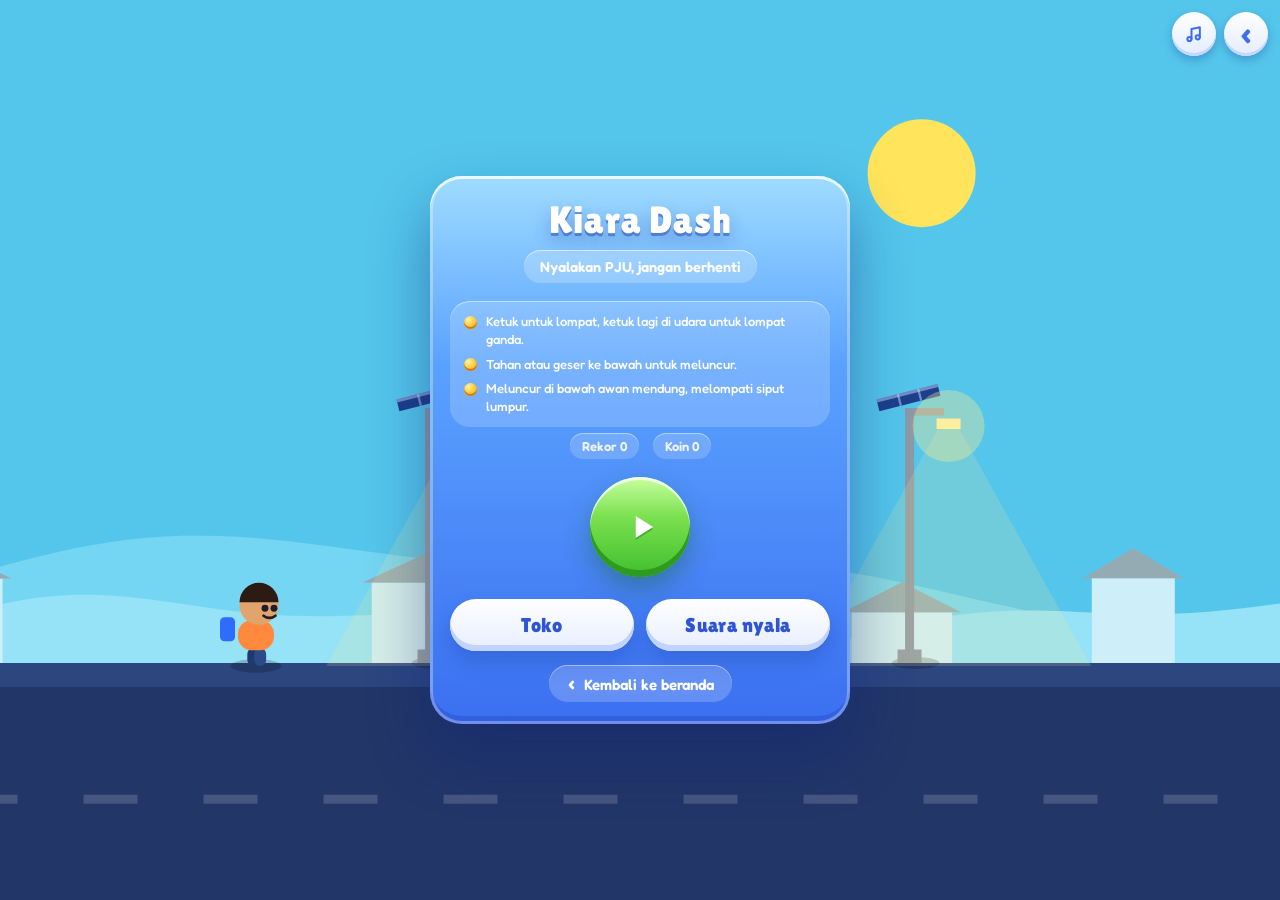
==== commit 036f0dad: "Perbaiki musik yang tidak berbunyi di HP" ====
--- a/games/dash.html
+++ b/games/dash.html
@@ -64,10 +64,10 @@
 #ov[style*="flex-end"] .card h1{font-size:30px;font-weight:900}
 @keyframes pgin{from{opacity:0;transform:translateY(24px)}to{opacity:1;transform:none}}
 </style>
-<script src="../js/teks.js?v=202611261444"></script>
-<script src="../js/kontrol.js?v=202611261444"></script>
-<link rel="stylesheet" href="../css/fonts.css?v=202611261444">
-<link rel="stylesheet" href="../css/game.css?v=202611261444">
+<script src="../js/teks.js?v=202611261509"></script>
+<script src="../js/kontrol.js?v=202611261509"></script>
+<link rel="stylesheet" href="../css/fonts.css?v=202611261509">
+<link rel="stylesheet" href="../css/game.css?v=202611261509">
 <script>try{document.fonts.load('700 16px Fredoka');document.fonts.load('16px "Lilita One"')}catch(e){}</script>
 </head>
 <body>
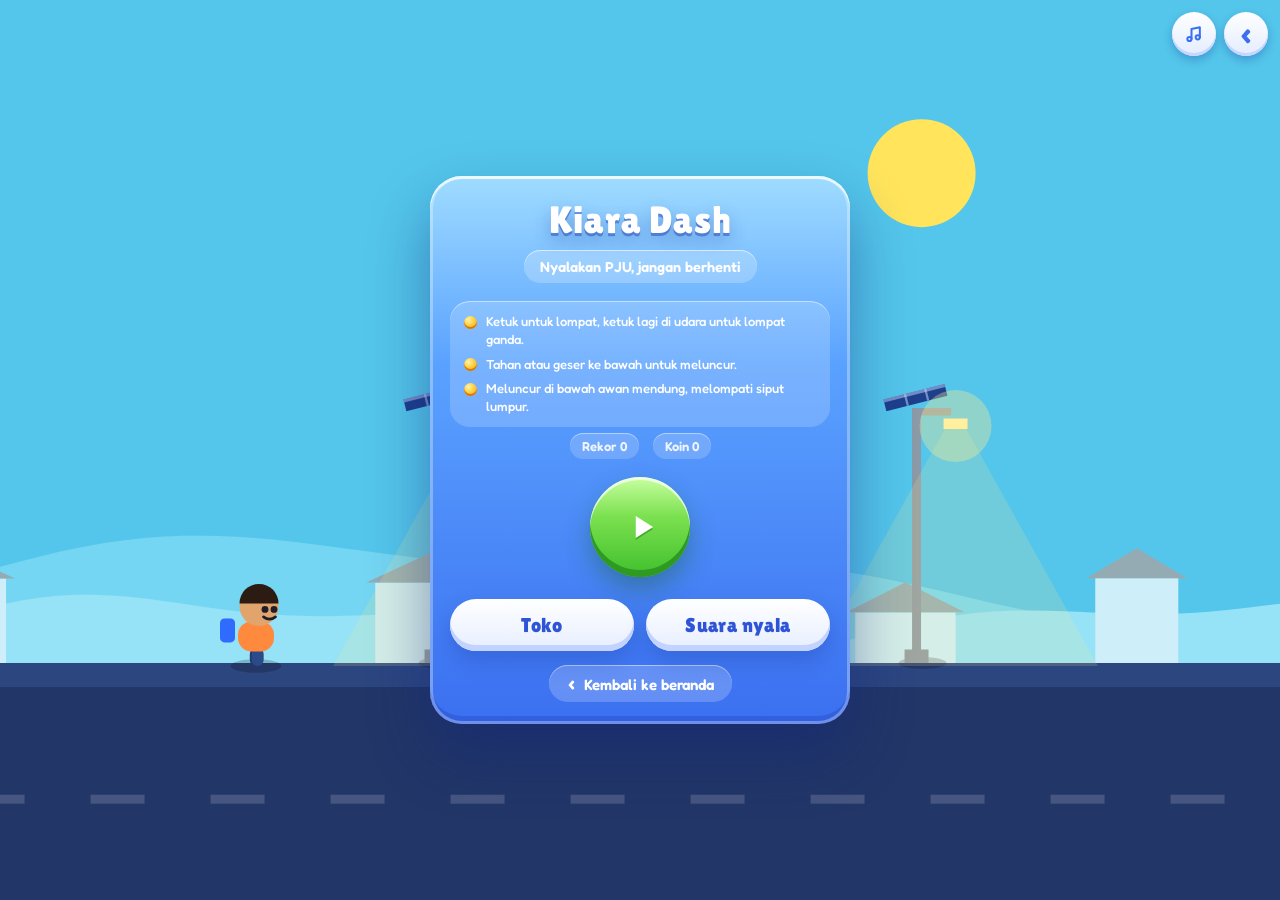
==== commit fd9027cc: "Perbaiki musik di HP dan samakan tombol suara dengan tombol musik" ====
--- a/games/dash.html
+++ b/games/dash.html
@@ -64,10 +64,10 @@
 #ov[style*="flex-end"] .card h1{font-size:30px;font-weight:900}
 @keyframes pgin{from{opacity:0;transform:translateY(24px)}to{opacity:1;transform:none}}
 </style>
-<script src="../js/teks.js?v=202611261509"></script>
-<script src="../js/kontrol.js?v=202611261509"></script>
-<link rel="stylesheet" href="../css/fonts.css?v=202611261509">
-<link rel="stylesheet" href="../css/game.css?v=202611261509">
+<script src="../js/teks.js?v=202611261515"></script>
+<script src="../js/kontrol.js?v=202611261515"></script>
+<link rel="stylesheet" href="../css/fonts.css?v=202611261515">
+<link rel="stylesheet" href="../css/game.css?v=202611261515">
 <script>try{document.fonts.load('700 16px Fredoka');document.fonts.load('16px "Lilita One"')}catch(e){}</script>
 </head>
 <body>
